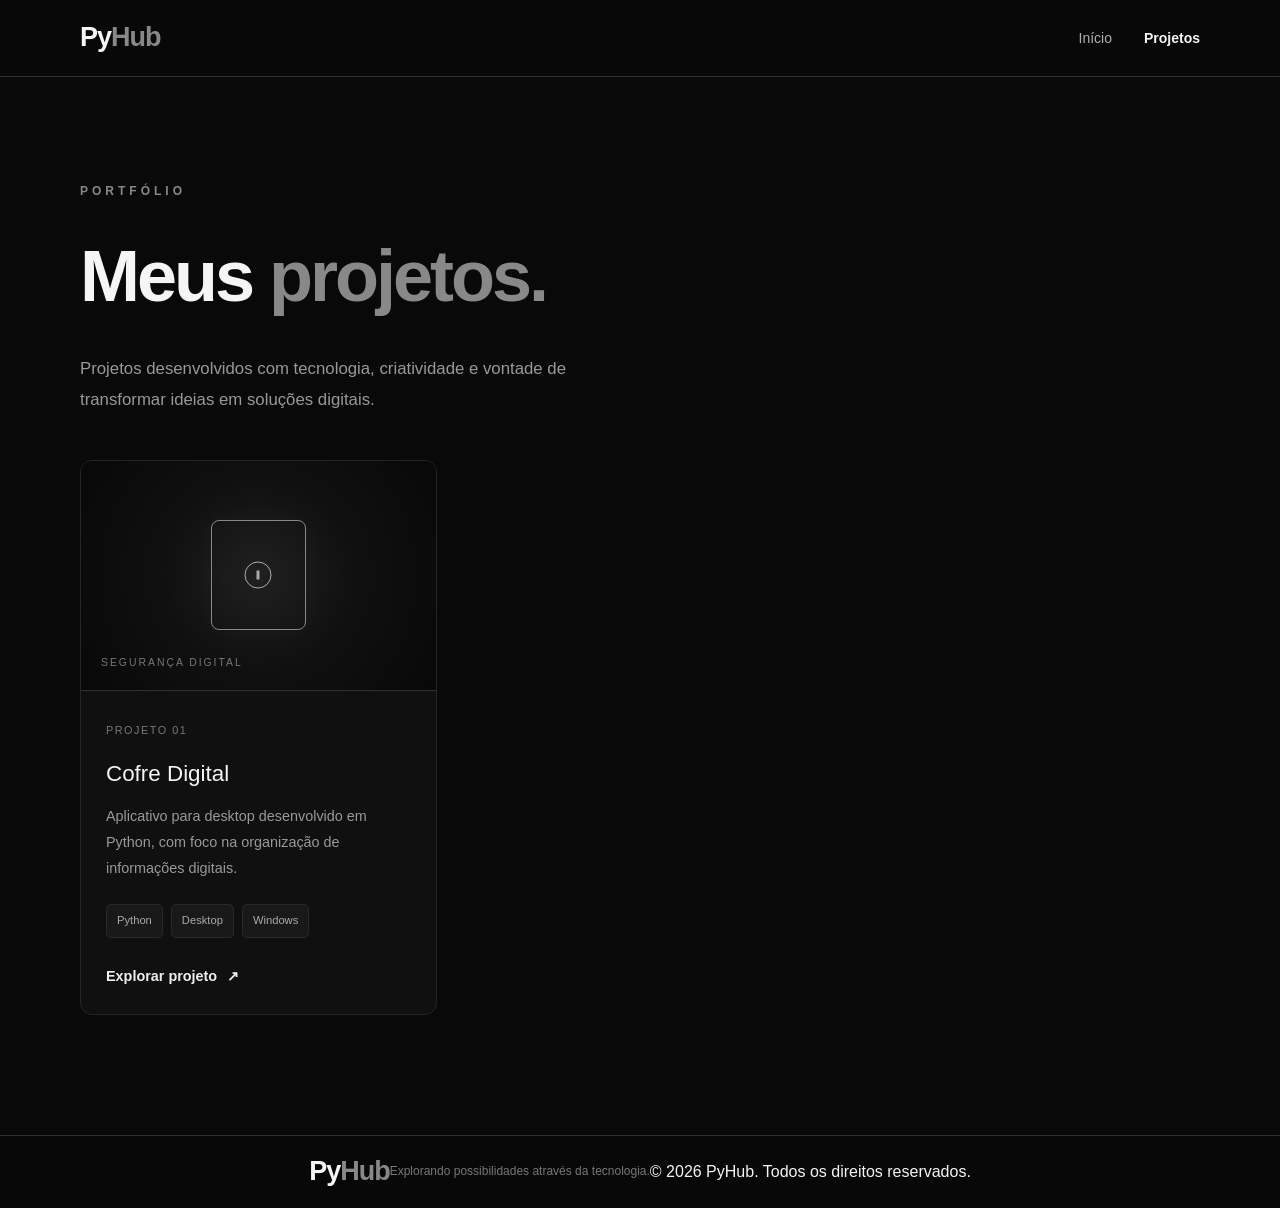
==== projetos.html @ 1c6da93b "Add files via upload" ====
<!DOCTYPE html>
<html lang="pt-BR">
<head>
    <meta charset="UTF-8">
    <meta name="viewport" content="width=device-width, initial-scale=1.0">

    <meta
        name="description"
        content="Conheça os projetos desenvolvidos e apresentados no PyHub."
    >

    <title>Meus Projetos | PyHub</title>

    <link rel="stylesheet" href="css/style.css">
</head>

<body>

    <!-- Cabeçalho -->
    <header class="cabecalho">
        <div class="container navegacao">

            <a href="index.html" class="logo">
                Py<span>Hub</span>
            </a>

            <button
                class="menu-toggle"
                aria-label="Abrir menu"
                aria-expanded="false"
                aria-controls="menu"
            >
                <span></span>
                <span></span>
                <span></span>
            </button>

            <nav id="menu" class="menu">
                <a href="index.html" class="link-menu">Início</a>
                <a href="projetos.html" class="link-menu ativo">Projetos</a>
            </nav>

        </div>
    </header>


    <!-- Conteúdo principal -->
    <main>

        <section class="secao-projetos">
            <div class="container">

                <!-- Introdução -->
                <div class="titulo-secao">

                    <span class="subtitulo">PORTFÓLIO</span>

                    <h1>
                        Meus <span>projetos.</span>
                    </h1>

                    <p>
                        Projetos desenvolvidos com tecnologia,
                        criatividade e vontade de transformar ideias
                        em soluções digitais.
                    </p>

                </div>


                <!-- Grade de projetos -->
                <div class="grade-projetos">

                    <!-- Cofre Digital -->
                    <article class="cartao-projeto">

                        <a
                            href="projetos/cofre-digital.html"
                            class="visual-projeto visual-cofre"
                            aria-label="Conhecer o Cofre Digital"
                        >

                            <div class="cofre-icone">
                                <div class="cofre-fechadura"></div>
                            </div>

                            <span class="visual-legenda">
                                SEGURANÇA DIGITAL
                            </span>

                        </a>

                        <div class="info-projeto">

                            <span class="numero-projeto">
                                PROJETO 01
                            </span>

                            <h2>Cofre Digital</h2>

                            <p>
                                Aplicativo para desktop desenvolvido
                                em Python, com foco na organização
                                de informações digitais.
                            </p>

                            <div class="tecnologias">
                                <span>Python</span>
                                <span>Desktop</span>
                                <span>Windows</span>
                            </div>

                            <a
                                href="projetos/cofre-digital.html"
                                class="link-projeto"
                            >
                                Explorar projeto
                                <span aria-hidden="true">↗</span>
                            </a>

                        </div>

                    </article>

                </div>

            </div>
        </section>

    </main>


    <!-- Rodapé -->
    <footer class="rodape">
        <div class="container rodape-conteudo">

            <a href="index.html" class="logo">
                Py<span>Hub</span>
            </a>

            <p>
                Explorando possibilidades através da tecnologia.
            </p>

            <span class="copyright">
                © 2026 PyHub. Todos os direitos reservados.
            </span>

        </div>
    </footer>


    <script
---- css/style.css ----
/* ==============================
   1. CONFIGURAÇÕES GERAIS
================================ */

:root {
    --fundo: #090909;
    --fundo-secundario: #101010;
    --cartao: #181818;
    --cartao-hover: #202020;
    --borda: #303030;
    --branco: #f5f5f5;
    --cinza: #b0b0b0;
    --cinza-escuro: #777777;
    --transicao: 0.3s ease;
}

* {
    margin: 0;
    padding: 0;
    box-sizing: border-box;
}

html {
    scroll-behavior: smooth;
    scroll-padding-top: 90px;
}

body {
    font-family: Arial, Helvetica, sans-serif;
    background: var(--fundo);
    color: var(--branco);
    line-height: 1.6;
    min-height: 100vh;
}

a {
    color: inherit;
    text-decoration: none;
}

button,
a {
    -webkit-tap-highlight-color: transparent;
}

button {
    font: inherit;
}

.container {
    width: min(1120px, 90%);
    margin-inline: auto;
}

::selection {
    background: var(--branco);
    color: var(--fundo);
}


/* ==============================
   2. CABEÇALHO E NAVEGAÇÃO
================================ */

.cabecalho {
    position: sticky;
    top: 0;
    z-index: 1000;
    background: rgba(9, 9, 9, 0.92);
    border-bottom: 1px solid var(--borda);
    backdrop-filter: blur(12px);
}

.navegacao {
    min-height: 76px;
    display: flex;
    align-items: center;
    justify-content: space-between;
    gap: 24px;
}

.logo {
    font-size: 27px;
    font-weight: 800;
    letter-spacing: -1px;
    color: var(--branco);
    transition: opacity var(--transicao);
}

.logo:hover {
    opacity: 0.7;
}

.menu {
    display: flex;
    align-items: center;
    gap: 32px;
    list-style: none;
}

.link-menu {
    display: inline-block;
    color: var(--cinza);
    font-size: 14px;
    transition: color var(--transicao);
}

.link-menu:hover,
.link-menu.ativo {
    color: var(--branco);
}

.link-menu.ativo {
    font-weight: 700;
}


/* BOTÃO DO MENU MOBILE */

.menu-toggle {
    display: none;
    width: 42px;
    height: 42px;
    padding: 9px;
    flex-direction: column;
    justify-content: center;
    gap: 5px;
    background: transparent;
    border: 1px solid var(--borda);
    border-radius: 8px;
    cursor: pointer;
}

.menu-toggle span {
    display: block;
    width: 100%;
    height: 2px;
    background: var(--branco);
    transition: transform var(--transicao), opacity var(--transicao);
}

.menu-toggle[aria-expanded="true"] span:first-child {
    transform: translateY(7px) rotate(45deg);
}

.menu-toggle[aria-expanded="true"] span:nth-child(2) {
    opacity: 0;
}

.menu-toggle[aria-expanded="true"] span:last-child {
    transform: translateY(-7px) rotate(-45deg);
}


/* ==============================
   3. APRESENTAÇÃO INICIAL
================================ */

.hero {
    min-height: 520px;
    display: flex;
    align-items: center;
    justify-content: center;
    text-align: center;
    padding: 90px 0;
    background:
        radial-gradient(
            ellipse at 50% 35%,
            rgba(255, 255, 255, 0.055),
            transparent 65%
        ),
        var(--fundo);
}

.hero-conteudo {
    display: flex;
    flex-direction: column;
    align-items: center;
    gap: 24px;
    animation: aparecer 0.8s ease both;
}

.etiqueta {
    display: inline-block;
    padding: 7px 13px;
    border: 1px solid #383838;
    border-radius: 30px;
    color: #c8c8c8;
    font-size: 11px;
    font-weight: 700;
    letter-spacing: 2px;
}

.hero h1 {
    max-width: 850px;
    font-size: clamp(36px, 5.5vw, 64px);
    line-height: 1.12;
    letter-spacing: -2.5px;
    font-weight: 800;
}

.hero h1 span {
    display: block;
    color: #a8a8a8;
}

.hero p {
    max-width: 570px;
    color: var(--cinza);
    font-size: 16px;
}

.botao {
    min-height: 46px;
    display: inline-flex;
    align-items: center;
    justify-content: center;
    gap: 12px;
    padding: 12px 22px;
    border-radius: 7px;
    font-size: 14px;
    font-weight: 700;
    transition:
        background var(--transicao),
        color var(--transicao),
        transform var(--transicao);
}

.botao-principal {
    background: var(--branco);
    color: #111111;
}

.botao-principal:hover {
    background: #d6d6d6;
    transform: translateY(-3px);
}

.botao:focus-visible,
a:focus-visible,
button:focus-visible {
    outline: 2px solid var(--branco);
    outline-offset: 4px;
}


/* ==============================
   4. PROJETOS EM DESTAQUE
================================ */

.destaques {
    padding: 60px 0 100px;
    background: var(--fundo-secundario);
    border-top: 1px solid #1c1c1c;
}

.secao-cabecalho {
    display: flex;
    align-items: end;
    justify-content: space-between;
    gap: 24px;
    margin-bottom: 32px;
}

.subtitulo {
    color: var(--cinza-escuro);
    font-size: 11px;
    font-weight: 700;
    letter-spacing: 2px;
}

.secao-cabecalho h2 {
    margin-top: 5px;
    font-size: clamp(25px, 3vw, 34px);
    letter-spacing: -1px;
}

.link-ver-todos {
    display: inline-flex;
    align-items: center;
    gap: 8px;
    color: var(--cinza);
    font-size: 13px;
    transition: color var(--transicao);
}

.link-ver-todos:hover {
    color: var(--branco);
}

.grade-projetos {
    display: grid;
    grid-template-columns: repeat(3, minmax(0, 1fr));
    gap: 22px;
}

.cartao-projeto {
    min-width: 0;
    overflow: hidden;
    background: var(--cartao);
    border: 1px solid var(--borda);
    border-radius: 12px;
    transition:
        transform var(--transicao),
        border-color var(--transicao),
        background var(--transicao);
}

.cartao-projeto:hover {
    transform: translateY(-5px);
    border-color: #626262;
    background: var(--cartao-hover);
}


/* ==============================
   5. ILUSTRAÇÕES DOS PROJETOS
================================ */

.projeto-imagem {
    min-height: 190px;
    display: flex;
    align-items: center;
    justify-content: center;
    overflow: hidden;
    background:
        radial-gradient(
            circle at 50% 45%,
            #303030,
            #171717 65%
        );
    border-bottom: 1px solid var(--borda);
}

.ilustracao {
    width: 80%;
    min-height: 145px;
    display: flex;
    flex-direction: column;
    align-items: center;
    justify-content: center;
    gap: 12px;
    border: 1px solid #414141;
    border-radius: 10px;
    background: rgba(0, 0, 0, 0.2);
    transition: transform 0.4s ease;
}

.cartao-projeto:hover .ilustracao {
    transform: scale(1.04);
}

.ilustracao-icone {
    font-size: 48px;
    line-height: 1;
    color: #f0f0f0;
}

.ilustracao-linha {
    width: 50px;
    height: 2px;
    background: #777777;
}

.ilustracao-texto {
    color: #929292;
    font-size: 10px;
    font-weight: 700;
    letter-spacing: 3px;
}

.imagem-cofre {
    background:
        radial-gradient(
            circle at 50% 45%,
            #333333,
            #141414 70%
        );
}

.imagem-futuro {
    background:
        radial-gradient(
            circle at 50% 45%,
            #292929,
            #141414 70%
        );
}


/* ==============================
   6. INFORMAÇÕES DOS CARTÕES
================================ */

.projeto-info {
    padding: 22px;
}

.projeto-categoria {
    color: var(--cinza-escuro);
    font-size: 10px;
    font-weight: 700;
    letter-spacing: 1.5px;
}

.projeto-info h3 {
    margin-top: 8px;
    font-size: 21px;
    line-height: 1.3;
}

.projeto-info p {
    margin-top: 10px;
    color: var(--cinza);
    font-size: 13px;
    line-height: 1.7;
}

.tecnologias {
    display: flex;
    flex-wrap: wrap;
    gap: 7px;
    margin-top: 16px;
}

.tecnologias span {
    padding: 5px 9px;
    border: 1px solid #383838;
    border-radius: 5px;
    color: #cccccc;
    font-size: 10px;
}

.link-projeto {
    display: inline-flex;
    align-items: center;
    gap: 8px;
    margin-top: 22px;
    color: var(--branco);
    font-size: 13px;
    font-weight: 700;
    transition: color var(--transicao);
}

.link-projeto:hover {
    color: #aaaaaa;
}

.cartao-futuro .projeto-imagem {
    cursor: default;
}


/* ==============================
   7. RODAPÉ
================================ */

.rodape {
    background: #080808;
    border-top: 1px solid var(--borda);
}

.rodape-conteudo {
    min-height: 72px;
    display: flex;
    align-items: center;
    justify-content: center;
    text-align: center;
}

.rodape p {
    color: var(--cinza-escuro);
    font-size: 12px;
}


/* ==============================
   8. ANIMAÇÕES
================================ */

@keyframes aparecer {
    from {
        opacity: 0;
        transform: translateY(18px);
    }

    to {
        opacity: 1;
        transform: translateY(0);
    }
}

@media (prefers-reduced-motion: reduce) {
    *,
    *::before,
    *::after {
        scroll-behavior: auto !important;
        animation-duration: 0.01ms !important;
        animation-iteration-count: 1 !important;
        transition-duration: 0.01ms !important;
    }
}


/* ==============================
   9. TABLETS
================================ */

@media (max-width: 900px) {
    .grade-projetos {
        grid-template-columns: repeat(2, minmax(0, 1fr));
        gap: 18px;
    }

    .hero {
        min-height: 460px;
    }
}


/* ==============================
   10. CELULARES
================================ */

@media (max-width: 600px) {
    .navegacao {
        min-height: 66px;
    }

    .logo {
        font-size: 24px;
    }

    .menu-toggle {
        display: flex;
    }

    .menu {
        position: absolute;
        top: calc(100% + 1px);
        left: 0;
        right: 0;
        display: none;
        flex-direction: column;
        align-items: stretch;
        gap: 0;
        padding: 10px 5%;
        background: #101010;
        border-bottom: 1px solid var(--borda);
    }

    .menu.aberto {
        display: flex;
    }

    .link-menu {
        display: block;
        padding: 13px 0;
    }

    .hero {
        min-height: 430px;
        padding: 70px 0;
    }

    .hero-conteudo {
        gap: 20px;
    }

    .hero h1 {
        font-size: clamp(34px, 9vw, 46px);
        letter-spacing: -1.5px;
    }

    .hero p {
        font-size: 14px;
    }

    .destaques {
        padding: 48px 0 65px;
    }

    .secao-cabecalho {
        align-items: start;
        flex-direction: column;
        gap: 12px;
    }

    .grade-projetos {
        grid-template-columns: 1fr;
        gap: 18px;
    }

    .projeto-imagem {
        min-height: 180px;
    }

    .projeto-info {
        padding: 20px;
    }

    .rodape-conteudo {
        min-height: 65px;
    }

    .rodape p {
        font-size: 11px;
    }
}


/* ==============================
   PÁGINA DE PROJETOS
============================== */

.secao-projetos {
    padding: 100px 0 120px;
}

.titulo-secao {
    max-width: 650px;
    margin-bottom: 60px;
}

.subtitulo {
    display: inline-block;
    margin-bottom: 18px;
    color: #888;
    font-size: 0.75rem;
    font-weight: 600;
    letter-spacing: 4px;
}

.titulo-secao h1 {
    margin-bottom: 20px;
    font-size: clamp(2.5rem, 6vw, 4.5rem);
    font-weight: 600;
    letter-spacing: -3px;
}

.titulo-secao h1 span,
.logo span {
    color: #888;
}

.titulo-secao p {
    max-width: 500px;
    color: #999;
    font-size: 1.05rem;
    line-height: 1.8;
}

/* Grade */

.grade-projetos {
    display: grid;
    grid-template-columns: repeat(3, minmax(0, 1fr));
    gap: 25px;
}

/* Cards */

.cartao-projeto {
    overflow: hidden;
    background: #101010;
    border: 1px solid #252525;
    border-radius: 12px;
    transition:
        transform 0.3s ease,
        border-color 0.3s ease;
}

.cartao-projeto:hover {
    transform: translateY(-6px);
    border-color: #555;
}

/* Área visual */

.visual-projeto {
    position: relative;
    min-height: 230px;
    display: flex;
    align-items: center;
    justify-content: center;
    overflow: hidden;
    background: #080808;
    border-bottom: 1px solid #252525;
    text-decoration: none;
}

.visual-legenda {
    position: absolute;
    bottom: 18px;
    left: 20px;
    color: #777;
    font-size: 0.65rem;
    letter-spacing: 2px;
}

/* Visual J.A.R.V.I.S. */

.visual-jarvis {
    background:
        radial-gradient(
            circle,
            #202020 0%,
            #101010 35%,
            #080808 75%
        );
}

.jarvis-circulo {
    width: 125px;
    height: 125px;
    display: flex;
    align-items: center;
    justify-content: center;
    border: 1px solid #777;
    border-radius: 50%;
    box-shadow: 0 0 35px #ffffff0a;
    animation: pulsar-jarvis 4s ease-in-out infinite;
}

.jarvis-nucleo {
    width: 55px;
    height: 55px;
    border: 1px solid #aaa;
    border-radius: 50%;
    box-shadow: 0 0 25px #ffffff12;
}

@keyframes pulsar-jarvis {
    0%, 100% {
        transform: scale(1);
        opacity: 0.7;
    }

    50% {
        transform: scale(1.06);
        opacity: 1;
    }
}

/* Visual Cofre Digital */

.visual-cofre {
    background:
        radial-gradient(
            circle,
            #202020 0%,
            #101010 45%,
            #080808 100%
        );
}

.cofre-icone {
    position: relative;
    width: 95px;
    height: 110px;
    border: 1px solid #888;
    border-radius: 8px;
    box-shadow: 0 0 30px #ffffff08;
}

.cofre-fechadura {
    position: absolute;
    top: 50%;
    left: 50%;
    width: 27px;
    height: 27px;
    border: 1px solid #aaa;
    border-radius: 50%;
    transform: translate(-50%, -50%);
}

.cofre-fechadura::after {
    content: "";
    position: absolute;
    top: 8px;
    left: 11px;
    width: 3px;
    height: 9px;
    background: #aaa;
}

/* Projeto futuro */

.visual-futuro {
    background:
        radial-gradient(
            circle,
            #181818 0%,
            #080808 75%
        );
}

.futuro-simbolo {
    color: #777;
    font-size: 5rem;
    font-weight: 200;
    transition: transform 0.3s ease;
}

.cartao-projeto:hover .futuro-simbolo {
    transform: rotate(90deg);
}

/* Informações */

.info-projeto {
    padding: 25px;
}

.numero-projeto {
    color: #777;
    font-size: 0.68rem;
    letter-spacing: 1.5px;
}

.info-projeto h2 {
    margin: 15px 0 12px;
    font-size: 1.4rem;
    font-weight: 500;
}

.info-projeto p {
    min-height: 78px;
    color: #999;
    font-size: 0.9rem;
    line-height: 1.8;
}

/* Tecnologias */

.tecnologias {
    display: flex;
    flex-wrap: wrap;
    gap: 8px;
    margin: 22px 0;
}

.tecnologias span {
    padding: 7px 10px;
    color: #aaa;
    background: #191919;
    border: 1px solid #292929;
    border-radius: 5px;
    font-size: 0.7rem;
}

/* Links */

.link-projeto {
    display: inline-flex;
    align-items: center;
    gap: 10px;
    margin-top: 5px;
    color: #eee;
    font-size: 0.9rem;
    text-decoration: none;
    transition: color 0.2s ease;
}

.link-projeto:hover {
    color: #999;
}

.link-projeto span {
    transition: transform 0.2s ease;
}

.link-projeto:hover span {
    transform: translate(3px, -3px);
}

.indisponivel {
    color: #666;
    cursor: default;
}

/* Responsividade */

@media (max-width: 1000px) {
    .grade-projetos {
        grid-template-columns: repeat(2, minmax(0, 1fr));
    }
}

@media (max-width: 650px) {
    .secao-projetos {
        padding: 70px 0 85px;
    }

    .titulo-secao {
        margin-bottom: 40px;
    }

    .titulo-secao h1 {
        letter-spacing: -1.5px;
    }

    .grade-projetos {
        grid-template-columns: 1fr;
        gap: 20px;
    }

    .visual-projeto {
        min-height: 220px;
    }

    .info-projeto p {
        min-height: auto;
    }
}

@media (prefers-reduced-motion: reduce) {
    .jarvis-circulo {
        animation: none;
    }

    .cartao-projeto,
    .futuro-simbolo,
    .link-projeto span {
        transition: none;
    }
}

/* =====================================
   11. AJUSTES DA PÁGINA INICIAL
===================================== */

/* Etiqueta do destaque */
.hero-etiqueta {
    display: inline-block;
    padding: 7px 13px;
    border: 1px solid #383838;
    border-radius: 30px;
    color: #c8c8c8;
    font-size: 11px;
    font-weight: 700;
    letter-spacing: 2px;
}

/* Texto em destaque */
.hero h1 span,
.detalhe-intro h1 span {
    color: #999;
}

/* Botão principal */
.botao {
    background: var(--branco);
    color: #111;
}

.botao:hover {
    background: #d6d6d6;
    transform: translateY(-3px);
}

/* Seção de destaque da página inicial */
.secao-destaques {
    padding: 60px 0 100px;
    background: var(--fundo-secundario);
    border-top: 1px solid #1c1c1c;
}

.titulo-secao {
    margin-bottom: 32px;
}

.titulo-secao h2 {
    margin-top: 5px;
    font-size: clamp(25px, 3vw, 34px);
    letter-spacing: -1px;
}

.titulo-secao > div {
    margin-bottom: 0;
}

.titulo-secao > a {
    margin-top: 0;
}

/* Ilustração do Cofre na página inicial */
.visual-projeto.visual-cofre {
    position: relative;
    min-height: 230px;
    display: flex;
    align-items: center;
    justify-content: center;
    overflow: hidden;
    background:
        radial-gradient(circle, #202020 0%, #101010 45%, #080808 100%);
    border-bottom: 1px solid var(--borda);
}

.visual-cofre .cofre-icone {
    width: 95px;
    height: 110px;
}

.visual-cofre .visual-legenda {
    position: absolute;
    bottom: 18px;
    left: 20px;
}

/* Informações do cartão */
.info-projeto {
    padding: 25px;
}

.info-projeto h3 {
    margin: 15px 0 12px;
    font-size: 1.4rem;
    font-weight: 500;
}

.info-projeto p {
    min-height: 0;
    color: #999;
    font-size: 0.9rem;
    line-height: 1.8;
}

.info-projeto .tecnologias {
    margin: 22px 0;
}

.info-projeto .link-projeto {
    margin-top: 5px;
}

/* =====================================
   12. PÁGINA DO COFRE DIGITAL
===================================== */

.detalhe-projeto {
    padding-bottom: 90px;
}

.detalhe-intro {
    padding-top: 75px;
    padding-bottom: 45px;
    animation: aparecer 0.8s ease both;
}

.detalhe-intro > .link-projeto {
    margin: 0 0 45px;
    color: var(--cinza);
}

.detalhe-intro > .subtitulo {
    display: block;
    margin-bottom: 16px;
}

.detalhe-intro h1 {
    margin-bottom: 20px;
    font-size: clamp(42px, 7vw, 76px);
    line-height: 1.1;
    letter-spacing: -3px;
}

.detalhe-intro > p {
    max-width: 650px;
    color: var(--cinza);
    font-size: 16px;
    line-height: 1.9;
}

.detalhe-intro .tecnologias {
    margin: 24px 0;
}

.detalhe-acoes {
    display: flex;
    flex-wrap: wrap;
    align-items: center;
    gap: 14px;
    margin-top: 28px;
}

.botao-download,
.botao-secundario {
    min-height: 48px;
    display: inline-flex;
    align-items: center;
    justify-content: center;
    gap: 12px;
    padding: 12px 20px;
    border: 1px solid var(--borda);
    border-radius: 7px;
    font-size: 14px;
    font-weight: 700;
    transition:
        background var(--transicao),
        color var(--transicao),
        border-color var(--transicao),
        transform var(--transicao);
}

.botao-download {
    background: var(--branco);
    color: #111;
    border-color: var(--branco);
}

.botao-download:hover {
    background: #d6d6d6;
    transform: translateY(-2px);
}

.botao-secundario {
    background: transparent;
    color: var(--branco);
}

.botao-secundario:hover {
    background: var(--cartao-hover);
    border-color: #666;
}

/* Ilustração grande do cofre */
.capa-cofre {
    min-height: 330px;
    display: flex;
    flex-direction: column;
    align-items: center;
    justify-content: center;
    gap: 22px;
    background:
        radial-gradient(ellipse at center, #202020 0%, #101010 45%, #090909 80%);
    border: 1px solid var(--borda);
    border-radius: 12px;
}

.cofre-grande {
    width: 150px;
    height: 170px;
    display: flex;
    align-items: center;
    justify-content: center;
    border: 1px solid #777;
    border-radius: 12px;
    box-shadow: 0 0 45px #ffffff0a;
    animation: flutuar-cofre 5s ease-in-out infinite;
}

.cofre-anel {
    width: 85px;
    height: 85px;
    display: flex;
    align-items: center;
    justify-content: center;
    border: 1px solid #888;
    border-radius: 50%;
}

.cofre-centro {
    width: 42px;
    height: 42px;
    display: flex;
    align-items: center;
    justify-content: center;
    border: 1px solid #aaa;
    border-radius: 50%;
    color: #eee;
    font-size: 20px;
}

.capa-cofre > p {
    color: var(--cinza);
    font-size: 13px;
}

@keyframes flutuar-cofre {
    0%, 100% {
        transform: translateY(0);
    }

    50% {
        transform: translateY(-5px);
    }
}

/* Blocos explicativos */
.blocos-detalhe {
    display: grid;
    grid-template-columns: repeat(2, minmax(0, 1fr));
    gap: 22px;
    padding-top: 65px;
    padding-bottom: 65px;
}

.bloco-detalhe {
    padding: 28px;
    background: var(--cartao);
    border: 1px solid var(--borda);
    border-radius: 10px;
}

.bloco-detalhe .subtitulo {
    display: block;
    margin-bottom: 18px;
}

.bloco-detalhe h2 {
    margin-bottom: 14px;
    font-size: 23px;
}

.bloco-detalhe p {
    color: var(--cinza);
    font-size: 14px;
    line-height: 1.9;
}

/* Área de download */
.bloco-download {
    padding: 35px;
    background: var(--fundo-secundario);
    border: 1px solid var(--borda);
    border-radius: 12px;
}

.download-texto .subtitulo {
    display: block;
    margin-bottom: 15px;
}

.download-texto h2 {
    margin-bottom: 14px;
    font-size: clamp(25px, 4vw, 36px);
    letter-spacing: -1px;
}

.download-texto p {
    max-width: 650px;
    color: var(--cinza);
    font-size: 14px;
    line-height: 1.9;
}

.bloco-download > .botao-download {
    margin-top: 24px;
}

.aviso-download {
    margin-top: 18px;
    color: var(--cinza-escuro);
    font-size: 12px;
    line-height: 1.8;
}

/* =====================================
   13. RESPONSIVIDADE EXTRA
===================================== */

@media (max-width: 650px) {
    .secao-destaques {
        padding: 48px 0 65px;
    }

    .detalhe-intro {
        padding-top: 45px;
    }

    .detalhe-intro > .link-projeto {
        margin-bottom: 35px;
    }

    .detalhe-intro h1 {
        letter-spacing: -1.5px;
    }

    .detalhe-intro > p {
        font-size: 14px;
    }

    .detalhe-acoes {
        align-items: stretch;
        flex-direction: column;
    }

    .detalhe-acoes a {
        width: 100%;
    }

    .capa-cofre {
        min-height: 280px;
    }

    .blocos-detalhe {
        grid-template-columns: 1fr;
        padding-top: 45px;
        padding-bottom: 45px;
    }

    .bloco-download {
        padding: 24px;
    }
}

@media (prefers-reduced-motion: reduce) {
    .cofre-grande {
        animation: none;
    }
}

/* Acabamento da página Meus Projetos */

.secao-projetos {
    min-height: 70vh;
    animation: aparecer 0.7s ease both;
}

.secao-projetos .titulo-secao {
    margin-bottom: 45px;
}

.secao-projetos .titulo-secao h1 span {
    color: #888;
}

.secao-projetos .grade-projetos {
    align-items: start;
}

.secao-projetos .cartao-projeto {
    height: 100%;
}

.secao-projetos .info-projeto h2 {
    margin: 15px 0 12px;
    font-size: 1.4rem;
    font-weight: 500;
}

.secao-projetos .info-projeto p {
    min-height: 0;
}

.secao-projetos .info-projeto .tecnologias {
    margin: 22px 0;
}

.secao-projetos .info-projeto .link-projeto {
    margin-top: 5px;
}

@media (max-width: 650px) {
    .secao-projetos {
        padding: 65px 0 80px;
    }

    .secao-projetos .titulo-secao {
        margin-bottom: 35px;
    }
}
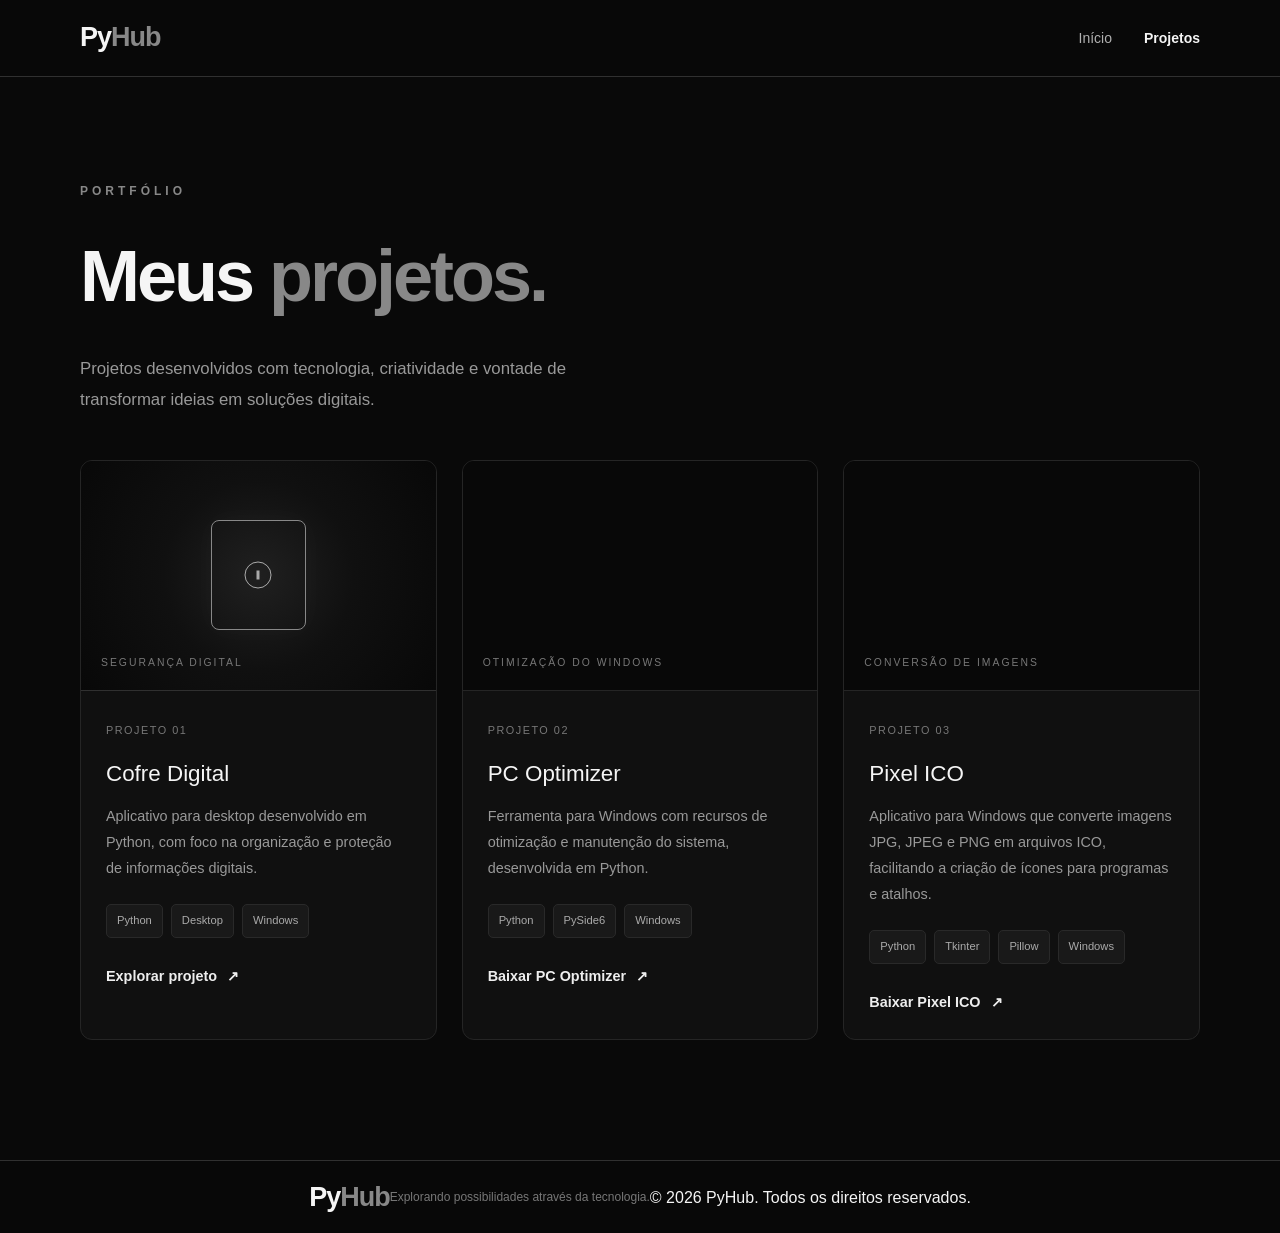
==== commit 292168e1: "Enhance projetos.html with new project details Updated the 'projetos.html' file to include additiona" ====
--- a/projetos.html
+++ b/projetos.html
@@ -43,7 +43,6 @@
         </div>
     </header>
 
-
     <!-- Conteúdo principal -->
     <main>
 
@@ -67,11 +66,10 @@
 
                 </div>
 
-
                 <!-- Grade de projetos -->
                 <div class="grade-projetos">
 
-                    <!-- Cofre Digital -->
+                    <!-- Projeto 01: Cofre Digital -->
                     <article class="cartao-projeto">
 
                         <a
@@ -80,7 +78,7 @@
                             aria-label="Conhecer o Cofre Digital"
                         >
 
-                            <div class="cofre-icone">
+                            <div class="cofre-icone" aria-hidden="true">
                                 <div class="cofre-fechadura"></div>
                             </div>
 
@@ -101,7 +99,7 @@
                             <p>
                                 Aplicativo para desktop desenvolvido
                                 em Python, com foco na organização
-                                de informações digitais.
+                                e proteção de informações digitais.
                             </p>
 
                             <div class="tecnologias">
@@ -122,13 +120,131 @@
 
                     </article>
 
+                    <!-- Projeto 02: PC Optimizer -->
+                    <article class="cartao-projeto">
+
+                        <a
+                            href="https://www.mediafire.com/file/gr42xhf5uawu7mx/PC-Optimizer.rar/file"
+                            class="visual-projeto visual-optimizer"
+                            aria-label="Baixar o PC Optimizer"
+                            target="_blank"
+                            rel="noopener noreferrer"
+                        >
+
+                            <div class="optimizer-icone" aria-hidden="true"></div>
+
+                            <span class="visual-legenda">
+                                OTIMIZAÇÃO DO WINDOWS
+                            </span>
+
+                        </a>
+
+                        <div class="info-projeto">
+
+                            <span class="numero-projeto">
+                                PROJETO 02
+                            </span>
+
+                            <h2>PC Optimizer</h2>
+
+                            <p>
+                                Ferramenta para Windows com recursos
+                                de otimização e manutenção do sistema,
+                                desenvolvida em Python.
+                            </p>
+
+                            <div class="tecnologias">
+                                <span>Python</span>
+                                <span>PySide6</span>
+                                <span>Windows</span>
+                            </div>
+
+                            <a
+                                href="https://www.mediafire.com/file/gr42xhf5uawu7mx/PC-Optimizer.rar/file"
+                                class="link-projeto"
+                                target="_blank"
+                                rel="noopener noreferrer"
+                            >
+                                Baixar PC Optimizer
+                                <span aria-hidden="true">↗</span>
+                            </a>
+
+                        </div>
+
+                    </article>
+
+                    <!-- Projeto 03: Pixel ICO -->
+                    <article class="cartao-projeto">
+
+                        <div
+                            class="visual-projeto visual-pixel-ico"
+                            role="img"
+                            aria-label="Pixel ICO, conversor de imagens para ícones"
+                        >
+
+                            <div class="pixel-icone" aria-hidden="true">
+                                <span></span>
+                                <span></span>
+                                <span></span>
+                                <span></span>
+                                <span></span>
+                                <span></span>
+                                <span></span>
+                                <span></span>
+                                <span></span>
+                            </div>
+
+                            <span class="visual-legenda">
+                                CONVERSÃO DE IMAGENS
+                            </span>
+
+                        </div>
+
+                        <div class="info-projeto">
+
+                            <span class="numero-projeto">
+                                PROJETO 03
+                            </span>
+
+                            <h2>Pixel ICO</h2>
+
+                            <p>
+                                Aplicativo para Windows que converte
+                                imagens JPG, JPEG e PNG em arquivos
+                                ICO, facilitando a criação de ícones
+                                para programas e atalhos.
+                            </p>
+
+                            <div class="tecnologias">
+                                <span>Python</span>
+                                <span>Tkinter</span>
+                                <span>Pillow</span>
+                                <span>Windows</span>
+                            </div>
+
+                            <!-- Adicione o link de download quando estiver hospedado -->
+                            
+                            <a
+                                href="https://www.mediafire.com/file/5153hezkbx34obw/Pixel+Ico.rar/file"
+                                class="link-projeto"
+                                target="_blank"
+                                rel="noopener noreferrer"
+                            >
+                                Baixar Pixel ICO
+                                <span aria-hidden="true">↗</span>
+                                </a>
+
+
+                        </div>
+
+                    </article>
+
                 </div>
 
             </div>
         </section>
 
     </main>
-
 
     <!-- Rodapé -->
     <footer class="rodape">
@@ -149,5 +265,48 @@
         </div>
     </footer>
 
-
-    <script+    <!-- JavaScript do menu -->
+    <script>
+        const menuToggle = document.querySelector(".menu-toggle");
+        const menu = document.querySelector("#menu");
+
+        if (menuToggle && menu) {
+            menuToggle.addEventListener("click", () => {
+                const aberto =
+                    menuToggle.getAttribute("aria-expanded") === "true";
+
+                menuToggle.setAttribute(
+                    "aria-expanded",
+                    String(!aberto)
+                );
+
+                menu.classList.toggle("aberto", !aberto);
+
+                menuToggle.setAttribute(
+                    "aria-label",
+                    aberto ? "Abrir menu" : "Fechar menu"
+                );
+            });
+
+            menu.querySelectorAll("a").forEach((link) => {
+                link.addEventListener("click", () => {
+                    menu.classList.remove("aberto");
+
+                    menuToggle.setAttribute("aria-expanded", "false");
+                    menuToggle.setAttribute("aria-label", "Abrir menu");
+                });
+            });
+
+            document.addEventListener("keydown", (evento) => {
+                if (evento.key === "Escape") {
+                    menu.classList.remove("aberto");
+
+                    menuToggle.setAttribute("aria-expanded", "false");
+                    menuToggle.setAttribute("aria-label", "Abrir menu");
+                }
+            });
+        }
+    </script>
+
+</body>
+</html>
